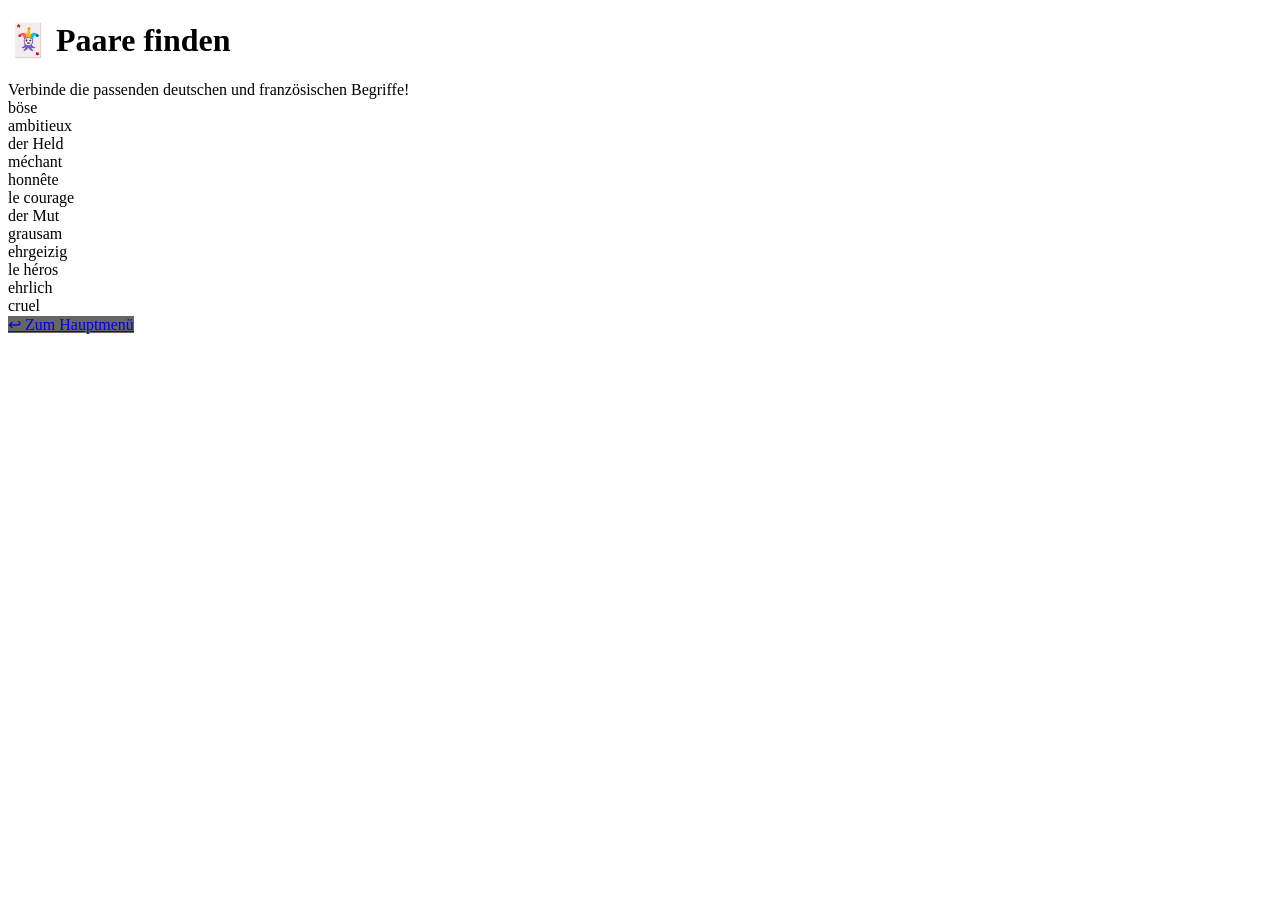
==== cards.html @ b400d81b "cards.html" ====
<!DOCTYPE html>
<html lang="de">
<head>
    <meta charset="UTF-8">
    <meta name="viewport" content="width=device-width, initial-scale=1.0">
    <title>Dis Donc! - Karten</title>
    <link rel="stylesheet" href="style.css">
</head>
<body>

<div class="container wide-mode" id="gameContainer">
    <h1>🃏 Paare finden</h1>
    <div class="subtitle">Verbinde die passenden deutschen und französischen Begriffe!</div>

    <div class="cards-grid" id="cardGrid"></div>

    <div id="winMessage" style="display:none; margin-bottom: 20px;">
        <h2>🎉 Отличный результат! Все пары найдены!</h2>
        <button class="restart-btn" onclick="generateCards()">Nochmal spielen 🔄</button>
    </div>

    <a class="restart-btn" style="background: #666; margin-top:0;" href="index.html">↩ Zum Hauptmenü</a>
</div>

<script src="questions.js"></script>
<script>
let firstSelected = null;
let secondSelected = null;
let matchesFound = 0;

// Автозапуск генерации карт
generateCards();

function generateCards() {
    const grid = document.getElementById("cardGrid");
    const winMsg = document.getElementById("winMessage");
    grid.innerHTML = "";
    winMsg.style.display = "none";
    matchesFound = 0;
    firstSelected = null;
    secondSelected = null;

    const shuffledPairs = [...questions].sort(() => Math.random() - 0.5);
    const selectedPairs = shuffledPairs.slice(0, 6);

    let cardItems = [];
    selectedPairs.forEach((pair, index) => {
        cardItems.push({ text: pair[0], pairId: index }); 
        cardItems.push({ text: pair[1], pairId: index }); 
    });

    cardItems.sort(() => Math.random() - 0.5);

    cardItems.forEach(item => {
        const cardElement = document.createElement("div");
        cardElement.className = "card";
        cardElement.textContent = item.text;
        cardElement.dataset.pairId = item.pairId;

        cardElement.onclick = () => {
            if (cardElement.classList.contains('correct') || cardElement === firstSelected) return;
            if (document.querySelectorAll('.card.wrong').length > 0) return; 

            cardElement.classList.add('selected');

            if (!firstSelected) {
                firstSelected = cardElement;
            } else {
                secondSelected = cardElement;
                checkCardMatch();
            }
        };

        grid.appendChild(cardElement);
    });
}

function checkCardMatch() {
    if (firstSelected.dataset.pairId === secondSelected.dataset.pairId) {
        firstSelected.classList.remove('selected');
        secondSelected.classList.remove('selected');
        firstSelected.classList.add('correct');
        secondSelected.classList.add('correct');
        
        matchesFound++;
        firstSelected = null;
        secondSelected = null;

        if (matchesFound === 6) {
            setTimeout(() => {
                document.getElementById("winMessage").style.display = "block";
            }, 500);
        }
    } else {
        firstSelected.classList.add('wrong');
        secondSelected.classList.add('wrong');

        setTimeout(() => {
            firstSelected.classList.remove('selected', 'wrong');
            secondSelected.classList.remove('selected', 'wrong');
            firstSelected = null;
            secondSelected = null;
        }, 600);
    }
}
</script>
</body>
</html>
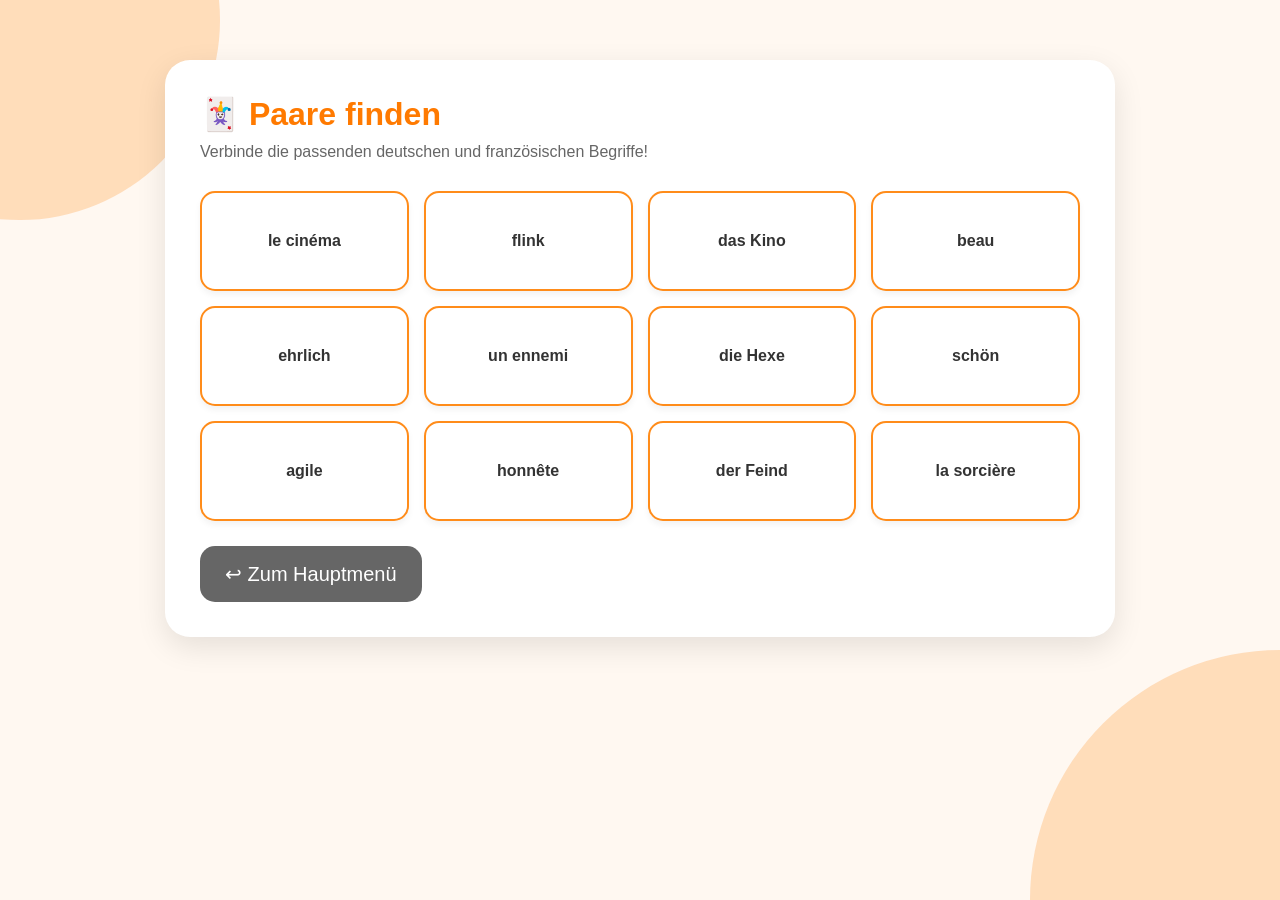
==== commit c38707e7: "cards.html" ====
--- a/cards.html
+++ b/cards.html
@@ -15,7 +15,7 @@
     <div class="cards-grid" id="cardGrid"></div>
 
     <div id="winMessage" style="display:none; margin-bottom: 20px;">
-        <h2>🎉 Отличный результат! Все пары найдены!</h2>
+        <h2>🎉 Ein tolles Ergebnis! Alle Paare wurden gefunden!</h2>
         <button class="restart-btn" onclick="generateCards()">Nochmal spielen 🔄</button>
     </div>
 
--- a/style.css
+++ b/style.css
@@ -0,0 +1,305 @@
+*{box-sizing:border-box;}
+
+body{
+    margin:0;
+    padding:20px;
+    font-family:Arial,sans-serif;
+    background:#fff8f1;
+    min-height:100vh;
+    overflow-x:hidden;
+    position:relative;
+}
+
+body::before{
+    content:"";
+    position:fixed;
+    width:400px;
+    height:400px;
+    border-radius:50%;
+    background:#ff8c1a;
+    top:-180px;
+    left:-180px;
+    opacity:0.25;
+    z-index:-1;
+}
+
+body::after{
+    content:"";
+    position:fixed;
+    width:500px;
+    height:500px;
+    border-radius:50%;
+    background:#ff8c1a;
+    bottom:-250px;
+    right:-250px;
+    opacity:0.25;
+    z-index:-1;
+}
+
+.container{
+    max-width:800px;
+    margin:40px auto;
+    background:white;
+    border-radius:25px;
+    padding:35px;
+    box-shadow:0 10px 30px rgba(0,0,0,0.1);
+    animation: fadeInUp 0.6s ease-out both;
+}
+
+.container.wide-mode {
+    max-width: 950px;
+}
+
+h1{color:#ff7a00;margin-bottom:10px;margin-top:0;}
+
+.subtitle{color:#666;margin-bottom:30px;}
+
+.progress-text{font-size:18px;margin-bottom:10px;color:#555;}
+
+.progress-bar{
+    width:100%;
+    height:18px;
+    background:#eee;
+    border-radius:50px;
+    overflow:hidden;
+    margin-bottom:30px;
+    position: relative;
+}
+
+.progress-fill{
+    height:100%;
+    width:0%;
+    background:#ff8c1a;
+    transition: width 0.4s cubic-bezier(0.4, 0, 0.2, 1);
+    background-image: linear-gradient(45deg, rgba(255,255,255,0.15) 25%, transparent 25%, transparent 50%, rgba(255,255,255,0.15) 50%, rgba(255,255,255,0.15) 75%, transparent 75%, transparent);
+    background-size: 40px 40px;
+    animation: progressMoving 2s linear infinite;
+}
+
+#word{
+    font-size:36px;
+    margin:30px 0;
+    color:#333;
+    animation: fadeIn 0.4s ease-out;
+}
+
+.answer-btn{
+    width:100%;
+    padding:16px;
+    margin:10px 0;
+    border:none;
+    border-radius:15px;
+    font-size:18px;
+    cursor:pointer;
+    background:#ff8c1a;
+    color:white;
+    transition: transform 0.2s cubic-bezier(0.175, 0.885, 0.32, 1.275), background-color 0.3s, box-shadow 0.2s;
+}
+
+.answer-btn:hover{
+    transform: translateY(-2px);
+    background:#ff7700;
+    box-shadow: 0 5px 15px rgba(255, 122, 0, 0.3);
+}
+
+.answer-btn:active {
+    transform: translateY(0);
+}
+
+.correct{
+    background:#2ecc71 !important;
+    box-shadow: 0 5px 15px rgba(46, 204, 113, 0.4) !important;
+}
+.wrong{
+    background:#e74c3c !important;
+    box-shadow: 0 5px 15px rgba(231, 76, 60, 0.4) !important;
+}
+
+.input-box{
+    width:100%;
+    padding:16px;
+    font-size:18px;
+    border-radius:12px;
+    border:2px solid #ddd;
+    margin-top:10px;
+    outline:none;
+    transition: border-color 0.3s, box-shadow 0.3s;
+}
+
+.input-box:focus{
+    border-color:#ff8c1a;
+    box-shadow: 0 0 8px rgba(255, 140, 26, 0.2);
+}
+
+.restart-btn{
+    background:#ff8c1a;
+    color:white;
+    border:none;
+    border-radius:15px;
+    padding:16px 25px;
+    font-size:20px;
+    cursor:pointer;
+    transition: transform 0.2s, background-color 0.2s, box-shadow 0.2s;
+    margin-top: 10px;
+    display: inline-block;
+    text-decoration: none;
+    text-align: center;
+}
+
+.restart-btn:hover{
+    background:#ff7700;
+    transform: scale(1.05);
+    box-shadow: 0 5px 15px rgba(255, 122, 0, 0.3);
+}
+
+.french-keyboard {
+    display: flex;
+    flex-wrap: wrap;
+    gap: 6px;
+    margin-top: 15px;
+    margin-bottom: 5px;
+    animation: fadeIn 0.4s ease-out;
+}
+
+.char-btn {
+    background: #f0f0f0;
+    border: 1px solid #ccc;
+    border-radius: 8px;
+    padding: 8px 12px;
+    font-size: 16px;
+    cursor: pointer;
+    color: #333;
+    transition: all 0.15s ease;
+    min-width: 38px;
+    text-align: center;
+}
+
+.char-btn:hover {
+    background: #ff8c1a;
+    color: white;
+    border-color: #ff8c1a;
+    transform: translateY(-1px);
+}
+
+.score-box {
+    margin-top: 20px;
+    font-size: 16px;
+    color: #666;
+}
+
+.mode-selection {
+    display: flex;
+    flex-direction: column;
+    gap: 15px;
+    margin-top: 30px;
+}
+
+.mode-btn {
+    background: white;
+    border: 3px solid #ff8c1a;
+    color: #ff8c1a;
+    border-radius: 20px;
+    padding: 25px;
+    font-size: 22px;
+    font-weight: bold;
+    cursor: pointer;
+    transition: all 0.3s ease;
+    text-align: left;
+    box-shadow: 0 4px 10px rgba(0,0,0,0.05);
+    text-decoration: none;
+    display: block;
+}
+
+.mode-btn span {
+    display: block;
+    font-size: 15px;
+    color: #777;
+    font-weight: normal;
+    margin-top: 5px;
+}
+
+.mode-btn:hover {
+    background: #ff8c1a;
+    color: white;
+    transform: translateY(-3px);
+    box-shadow: 0 8px 20px rgba(255, 140, 26, 0.2);
+}
+
+.mode-btn:hover span {
+    color: #fffbc4;
+}
+
+.cards-grid {
+    display: grid;
+    grid-template-columns: repeat(4, 1fr);
+    grid-template-rows: repeat(3, 1fr);
+    gap: 15px;
+    margin: 25px 0;
+}
+
+.card {
+    background: #fff;
+    border: 2px solid #ff8c1a;
+    border-radius: 15px;
+    padding: 20px 10px;
+    font-size: 16px;
+    font-weight: bold;
+    color: #333;
+    cursor: pointer;
+    display: flex;
+    justify-content: center;
+    align-items: center;
+    min-height: 100px;
+    transition: all 0.2s ease;
+    user-select: none;
+    box-shadow: 0 4px 6px rgba(0,0,0,0.05);
+}
+
+.card:hover {
+    transform: translateY(-3px);
+    box-shadow: 0 6px 12px rgba(255, 140, 26, 0.15);
+}
+
+.card.selected {
+    background: #ffe3cc;
+    border-color: #ff7700;
+    transform: scale(1.02);
+}
+
+.card.correct {
+    background: #2ecc71;
+    border-color: #2ecc71;
+    color: white;
+    opacity: 0;
+    visibility: hidden;
+    transform: scale(0.8);
+    transition: all 0.4s ease;
+}
+
+.card.wrong {
+    background: #e74c3c;
+    border-color: #e74c3c;
+    color: white;
+    animation: shake 0.3s ease-in-out;
+}
+
+@keyframes fadeInUp {
+    from { opacity: 0; transform: translateY(20px); }
+    to { opacity: 1; transform: translateY(0); }
+}
+
+@keyframes fadeIn {
+    from { opacity: 0; }
+    to { opacity: 1; }
+}
+
+@keyframes progressMoving {
+    from { background-position: 0 0; }
+    to { background-position: 40px 0; }
+}
+
+@keyframes shake {
+    0%, 100% { transform: translateX(0); }
+    20%, 60% { transform: translateX(-6px); }
+    40%, 80% { transform: translateX(6px); }
+}
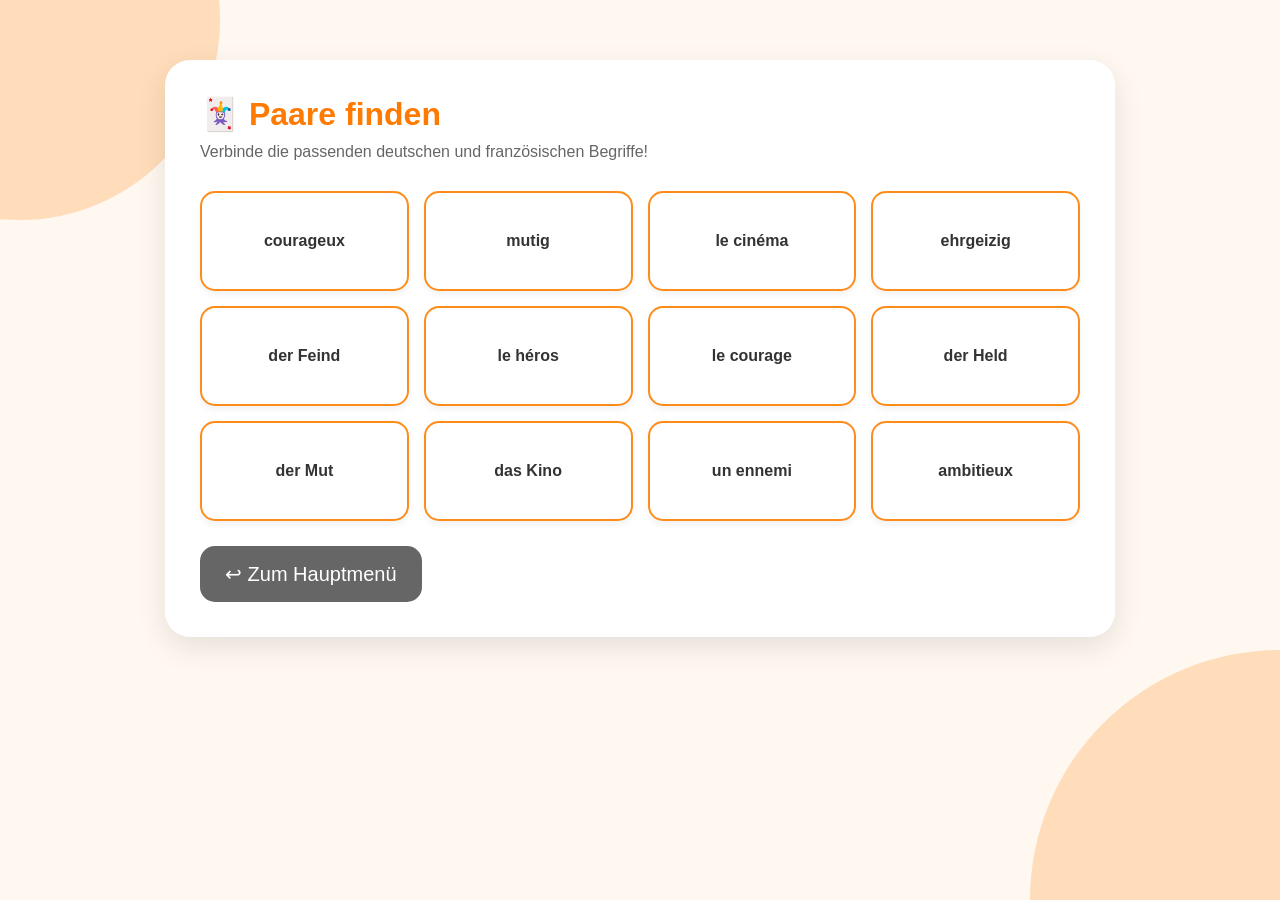
==== commit 0bd661b1: "cards.html" ====
--- a/cards.html
+++ b/cards.html
@@ -15,7 +15,7 @@
     <div class="cards-grid" id="cardGrid"></div>
 
     <div id="winMessage" style="display:none; margin-bottom: 20px;">
-        <h2>🎉 Ein tolles Ergebnis! Alle Paare wurden gefunden!</h2>
+        <h2>🎉 Отличный результат! Все пары найдены!</h2>
         <button class="restart-btn" onclick="generateCards()">Nochmal spielen 🔄</button>
     </div>
 
@@ -28,7 +28,7 @@
 let secondSelected = null;
 let matchesFound = 0;
 
-// Автозапуск генерации карт
+// Автозапуск игры при открытии страницы
 generateCards();
 
 function generateCards() {
@@ -40,17 +40,41 @@
     firstSelected = null;
     secondSelected = null;
 
-    const shuffledPairs = [...questions].sort(() => Math.random() - 0.5);
-    const selectedPairs = shuffledPairs.slice(0, 6);
+    // 1. Получаем выбранный юнит и фильтруем слова
+    const chosenUnit = localStorage.getItem('selectedUnit') || 'all';
+    let activeQuestions = chosenUnit === 'all' ? [...questions] : questions.filter(q => q.unit == chosenUnit);
 
+    // Защита: для построения матрицы 4х3 (из 6 пар) нужно как минимум 6 слов в юните!
+    if (activeQuestions.length < 6) {
+        grid.style.display = "block";
+        grid.innerHTML = `
+            <p style="color:#e74c3c; text-align:center; font-weight:bold; font-size:18px;">
+                ⚠️ In diesem Unit gibt es zu wenige Wörter für dieses Spiel!
+            </p>
+            <p style="text-align:center; color:#555;">
+                (Es werden mindestens 6 Wörter benötigt. Dieses Unit hat aktuell nur ${activeQuestions.length}).
+            </p>
+        `;
+        return;
+    } else {
+        grid.style.display = "grid"; // возвращаем сетку, если всё ок
+    }
+
+    // 2. Перемешиваем и выбираем ровно 6 случайных пар
+    activeQuestions.sort(() => Math.random() - 0.5);
+    const selectedPairs = activeQuestions.slice(0, 6);
+
+    // 3. Расскладываем пары на 12 одиночных карточек
     let cardItems = [];
     selectedPairs.forEach((pair, index) => {
-        cardItems.push({ text: pair[0], pairId: index }); 
-        cardItems.push({ text: pair[1], pairId: index }); 
+        cardItems.push({ text: pair.de, pairId: index }); // Немецкое слово
+        cardItems.push({ text: pair.fr, pairId: index }); // Французское слово
     });
 
+    // Перемешиваем карточки между собой
     cardItems.sort(() => Math.random() - 0.5);
 
+    // 4. Отрисовка карточек
     cardItems.forEach(item => {
         const cardElement = document.createElement("div");
         cardElement.className = "card";
@@ -59,7 +83,7 @@
 
         cardElement.onclick = () => {
             if (cardElement.classList.contains('correct') || cardElement === firstSelected) return;
-            if (document.querySelectorAll('.card.wrong').length > 0) return; 
+            if (document.querySelectorAll('.card.wrong').length > 0) return; // блокировка клика во время анимации ошибки
 
             cardElement.classList.add('selected');
 
@@ -77,6 +101,7 @@
 
 function checkCardMatch() {
     if (firstSelected.dataset.pairId === secondSelected.dataset.pairId) {
+        // Совпадение!
         firstSelected.classList.remove('selected');
         secondSelected.classList.remove('selected');
         firstSelected.classList.add('correct');
@@ -92,6 +117,7 @@
             }, 500);
         }
     } else {
+        // Ошибка
         firstSelected.classList.add('wrong');
         secondSelected.classList.add('wrong');
 
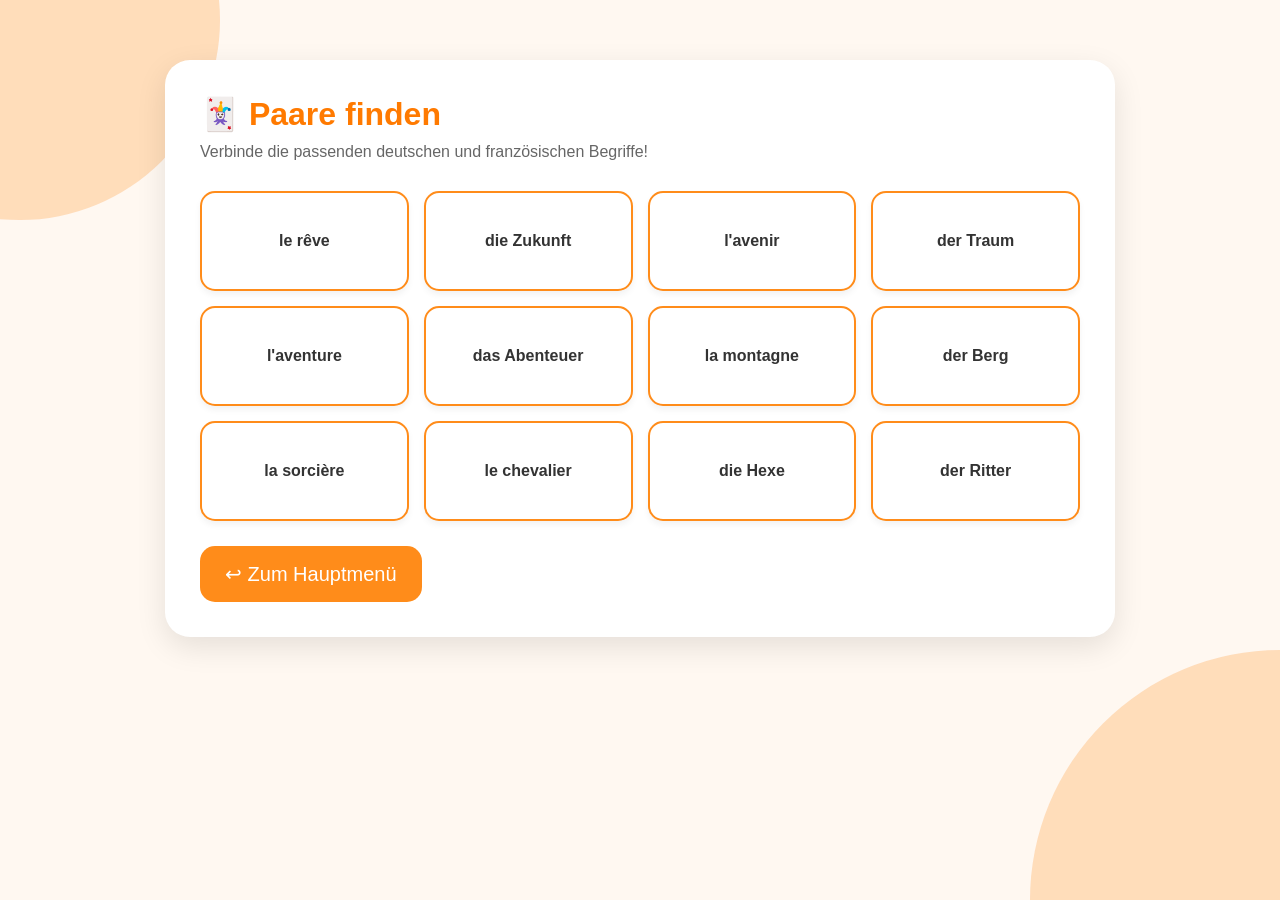
==== commit 95b183d5: "cards.html" ====
--- a/cards.html
+++ b/cards.html
@@ -5,6 +5,24 @@
     <meta name="viewport" content="width=device-width, initial-scale=1.0">
     <title>Dis Donc! - Karten</title>
     <link rel="stylesheet" href="style.css">
+    <style>
+        /* Настройка CSS переменных для тем карт */
+        :root {
+            --main-color: #ff8c1a;
+            --main-hover: #e07b13;
+        }
+        body.theme-green {
+            --main-color: #2ecc71;
+            --main-hover: #27ae60;
+        }
+        /* Динамическое окрашивание выбранных карточек */
+        .card.selected {
+            border-color: var(--main-color) !important;
+            color: var(--main-color) !important;
+        }
+        .restart-btn { background-color: var(--main-color) !important; }
+        .restart-btn:hover { background-color: var(--main-hover) !important; }
+    </style>
 </head>
 <body>
 
@@ -40,41 +58,52 @@
     firstSelected = null;
     secondSelected = null;
 
-    // 1. Получаем выбранный юнит и фильтруем слова
+    // 1. Извлекаем выбранные книгу и юнит
+    const chosenBook = localStorage.getItem('selectedBook') || '6';
     const chosenUnit = localStorage.getItem('selectedUnit') || 'all';
-    let activeQuestions = chosenUnit === 'all' ? [...questions] : questions.filter(q => q.unit == chosenUnit);
 
-    // Защита: для построения матрицы 4х3 (из 6 пар) нужно как минимум 6 слов в юните!
+    // 2. Включаем зелёный дизайн, если выбрана 5-я книга
+    if (chosenBook === '5') {
+        document.body.className = 'theme-green';
+    } else {
+        document.body.className = '';
+    }
+
+    // 3. Фильтруем массив слов по книге и юниту
+    let activeQuestions = questions.filter(q => q.book == chosenBook);
+    if (chosenUnit !== 'all') {
+        activeQuestions = activeQuestions.filter(q => q.unit == chosenUnit);
+    }
+
+    // Защита: для построения игрового поля нужно минимум 6 слов в выбранной вкладке
     if (activeQuestions.length < 6) {
         grid.style.display = "block";
         grid.innerHTML = `
             <p style="color:#e74c3c; text-align:center; font-weight:bold; font-size:18px;">
-                ⚠️ In diesem Unit gibt es zu wenige Wörter für dieses Spiel!
+                ⚠️ Zu wenige Wörter in dieser Auswahl!
             </p>
             <p style="text-align:center; color:#555;">
-                (Es werden mindestens 6 Wörter benötigt. Dieses Unit hat aktuell nur ${activeQuestions.length}).
+                Für dieses Spiel werden mindestens 6 Wörter im Unit benötigt. (Aktuell: ${activeQuestions.length}).
             </p>
         `;
         return;
     } else {
-        grid.style.display = "grid"; // возвращаем сетку, если всё ок
+        grid.style.display = "grid";
     }
 
-    // 2. Перемешиваем и выбираем ровно 6 случайных пар
+    // 4. Вытаскиваем 6 случайных пар для раунда
     activeQuestions.sort(() => Math.random() - 0.5);
     const selectedPairs = activeQuestions.slice(0, 6);
 
-    // 3. Расскладываем пары на 12 одиночных карточек
     let cardItems = [];
     selectedPairs.forEach((pair, index) => {
-        cardItems.push({ text: pair.de, pairId: index }); // Немецкое слово
-        cardItems.push({ text: pair.fr, pairId: index }); // Французское слово
+        cardItems.push({ text: pair.de, pairId: index });
+        cardItems.push({ text: pair.fr, pairId: index });
     });
 
-    // Перемешиваем карточки между собой
     cardItems.sort(() => Math.random() - 0.5);
 
-    // 4. Отрисовка карточек
+    // 5. Отрендерить карточки на экране
     cardItems.forEach(item => {
         const cardElement = document.createElement("div");
         cardElement.className = "card";
@@ -83,7 +112,7 @@
 
         cardElement.onclick = () => {
             if (cardElement.classList.contains('correct') || cardElement === firstSelected) return;
-            if (document.querySelectorAll('.card.wrong').length > 0) return; // блокировка клика во время анимации ошибки
+            if (document.querySelectorAll('.card.wrong').length > 0) return; 
 
             cardElement.classList.add('selected');
 
@@ -101,7 +130,6 @@
 
 function checkCardMatch() {
     if (firstSelected.dataset.pairId === secondSelected.dataset.pairId) {
-        // Совпадение!
         firstSelected.classList.remove('selected');
         secondSelected.classList.remove('selected');
         firstSelected.classList.add('correct');
@@ -117,7 +145,6 @@
             }, 500);
         }
     } else {
-        // Ошибка
         firstSelected.classList.add('wrong');
         secondSelected.classList.add('wrong');
 
--- a/style.css
+++ b/style.css
@@ -1,3 +1,30 @@
+/* Поддержка динамических тем для всех страниц */
+:root {
+    --main-color: #ff8c1a; 
+    --main-hover: #e07b13;
+}
+
+body.theme-green {
+    --main-color: #2ecc71;
+    --main-hover: #27ae60;
+}
+
+/* Применяем переменные к элементам (замени старые оранжевые цвета на эти переменные) */
+.progress-fill {
+    background-color: var(--main-color) !important;
+}
+.restart-btn {
+    background-color: var(--main-color) !important;
+}
+.restart-btn:hover {
+    background-color: var(--main-hover) !important;
+}
+.card.selected {
+    border-color: var(--main-color) !important;
+    color: var(--main-color) !important;
+}
+
+
 *{box-sizing:border-box;}
 
 body{
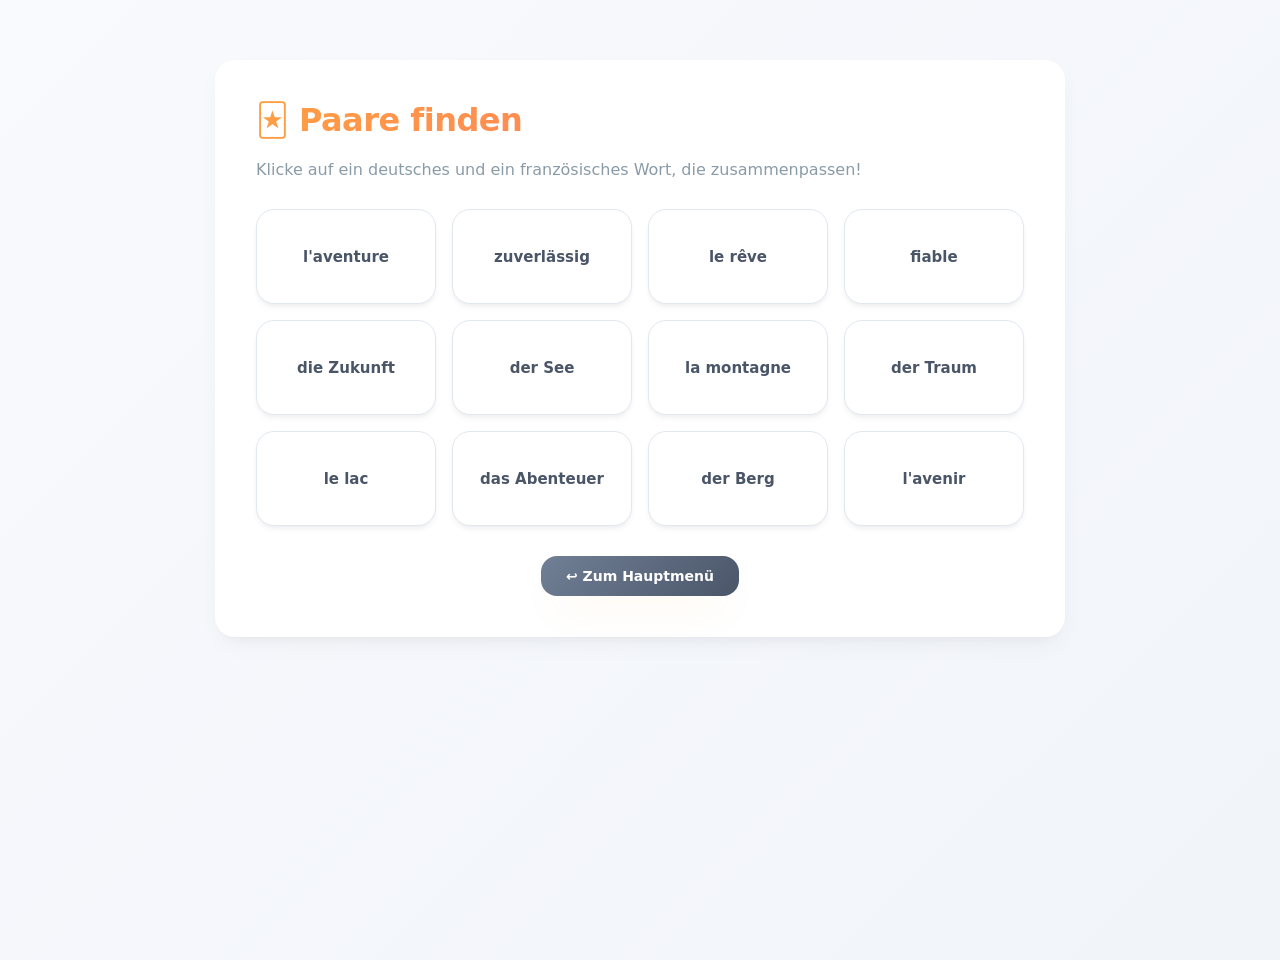
==== commit 654f9bf8: "cards.html" ====
--- a/cards.html
+++ b/cards.html
@@ -5,39 +5,29 @@
     <meta name="viewport" content="width=device-width, initial-scale=1.0">
     <title>Dis Donc! - Karten</title>
     <link rel="stylesheet" href="style.css">
-    <style>
-        /* Настройка CSS переменных для тем карт */
-        :root {
-            --main-color: #ff8c1a;
-            --main-hover: #e07b13;
-        }
-        body.theme-green {
-            --main-color: #2ecc71;
-            --main-hover: #27ae60;
-        }
-        /* Динамическое окрашивание выбранных карточек */
-        .card.selected {
-            border-color: var(--main-color) !important;
-            color: var(--main-color) !important;
-        }
-        .restart-btn { background-color: var(--main-color) !important; }
-        .restart-btn:hover { background-color: var(--main-hover) !important; }
-    </style>
 </head>
 <body>
 
 <div class="container wide-mode" id="gameContainer">
     <h1>🃏 Paare finden</h1>
-    <div class="subtitle">Verbinde die passenden deutschen und französischen Begriffe!</div>
+    <div class="subtitle">Klicke auf ein deutsches und ein französisches Wort, die zusammenpassen!</div>
 
+    <!-- Сетка для карточек -->
     <div class="cards-grid" id="cardGrid"></div>
 
-    <div id="winMessage" style="display:none; margin-bottom: 20px;">
-        <h2>🎉 Отличный результат! Все пары найдены!</h2>
-        <button class="restart-btn" onclick="generateCards()">Nochmal spielen 🔄</button>
+    <!-- Экран победы (изначально скрыт) -->
+    <div id="winMessage" style="display:none; text-align:center; margin: 30px 0;">
+        <h2 style="color: var(--text-main); margin-bottom: 20px;">🎉 Ausgezeichnet! Alle Paare wurden gefunden!</h2>
+        <div style="display:flex; gap:15px; justify-content:center;">
+            <button class="restart-btn" onclick="generateCards()">Nochmal spielen 🔄</button>
+            <a class="restart-btn" style="background: linear-gradient(135deg, #718096 0%, #4a5568 100%);" href="index.html">Hauptmenü 🏠</a>
+        </div>
     </div>
 
-    <a class="restart-btn" style="background: #666; margin-top:0;" href="index.html">↩ Zum Hauptmenü</a>
+    <!-- Нижняя панель навигации, если игра ещё идет -->
+    <div id="navigationBox" style="margin-top: 30px; text-align: center;">
+        <a class="restart-btn" style="background: linear-gradient(135deg, #718096 0%, #4a5568 100%); padding: 12px 25px; font-size: 14px;" href="index.html">↩ Zum Hauptmenü</a>
+    </div>
 </div>
 
 <script src="questions.js"></script>
@@ -46,64 +36,72 @@
 let secondSelected = null;
 let matchesFound = 0;
 
-// Автозапуск игры при открытии страницы
+// Запуск генерации игрового поля
 generateCards();
 
 function generateCards() {
     const grid = document.getElementById("cardGrid");
     const winMsg = document.getElementById("winMessage");
+    const navBox = document.getElementById("navigationBox");
+    
+    // Сброс состояния игры
     grid.innerHTML = "";
     winMsg.style.display = "none";
+    navBox.style.display = "block";
     matchesFound = 0;
     firstSelected = null;
     secondSelected = null;
 
-    // 1. Извлекаем выбранные книгу и юнит
+    // 1. Получаем выбранные пользователем настройки
     const chosenBook = localStorage.getItem('selectedBook') || '6';
     const chosenUnit = localStorage.getItem('selectedUnit') || 'all';
 
-    // 2. Включаем зелёный дизайн, если выбрана 5-я книга
+    // 2. Активируем тему оформления на основе книги
     if (chosenBook === '5') {
         document.body.className = 'theme-green';
     } else {
-        document.body.className = '';
+        document.body.className = 'theme-orange';
     }
 
-    // 3. Фильтруем массив слов по книге и юниту
+    // 3. Фильтруем массив слов (Книга -> Юнит)
     let activeQuestions = questions.filter(q => q.book == chosenBook);
     if (chosenUnit !== 'all') {
         activeQuestions = activeQuestions.filter(q => q.unit == chosenUnit);
     }
 
-    // Защита: для построения игрового поля нужно минимум 6 слов в выбранной вкладке
+    // 4. Валидация: проверяем, хватает ли слов для игры
     if (activeQuestions.length < 6) {
         grid.style.display = "block";
         grid.innerHTML = `
-            <p style="color:#e74c3c; text-align:center; font-weight:bold; font-size:18px;">
-                ⚠️ Zu wenige Wörter in dieser Auswahl!
-            </p>
-            <p style="text-align:center; color:#555;">
-                Für dieses Spiel werden mindestens 6 Wörter im Unit benötigt. (Aktuell: ${activeQuestions.length}).
-            </p>
+            <div style="padding: 30px; text-align:center;">
+                <p style="color:#e74c3c; font-weight:bold; font-size:18px; margin-bottom: 10px;">
+                    ⚠️ Zu wenige Wörter in dieser Auswahl!
+                </p>
+                <p style="color: var(--text-muted); font-size: 15px;">
+                    Für dieses Spiel werden mindestens 6 Wörter im Unit benötigt. (Aktuell vorhanden: ${activeQuestions.length}).
+                </p>
+            </div>
         `;
         return;
     } else {
         grid.style.display = "grid";
     }
 
-    // 4. Вытаскиваем 6 случайных пар для раунда
+    // 5. Отбираем 6 случайных слов для текущего раунда
     activeQuestions.sort(() => Math.random() - 0.5);
     const selectedPairs = activeQuestions.slice(0, 6);
 
+    // Разделяем пары на отдельные карточки (6 немецких + 6 французских)
     let cardItems = [];
     selectedPairs.forEach((pair, index) => {
         cardItems.push({ text: pair.de, pairId: index });
         cardItems.push({ text: pair.fr, pairId: index });
     });
 
+    // Перемешиваем карточки, чтобы немецкие и французские слова перепутались
     cardItems.sort(() => Math.random() - 0.5);
 
-    // 5. Отрендерить карточки на экране
+    // 6. Отрисовка карточек на игровом поле
     cardItems.forEach(item => {
         const cardElement = document.createElement("div");
         cardElement.className = "card";
@@ -111,14 +109,19 @@
         cardElement.dataset.pairId = item.pairId;
 
         cardElement.onclick = () => {
+            // Игнорируем клик, если карта уже угадана или выбрана повторно
             if (cardElement.classList.contains('correct') || cardElement === firstSelected) return;
+            
+            // Если сейчас отображается анимация ошибки (красный цвет), новые клики блокируем
             if (document.querySelectorAll('.card.wrong').length > 0) return; 
 
             cardElement.classList.add('selected');
 
             if (!firstSelected) {
+                // Выбор первой карточки в паре
                 firstSelected = cardElement;
             } else {
+                // Выбор второй карточки в паре
                 secondSelected = cardElement;
                 checkCardMatch();
             }
@@ -129,6 +132,11 @@
 }
 
 function checkCardMatch() {
+    const grid = document.getElementById("cardGrid");
+    const winMsg = document.getElementById("winMessage");
+    const navBox = document.getElementById("navigationBox");
+
+    // Если ID совпали — пара подобрана верно
     if (firstSelected.dataset.pairId === secondSelected.dataset.pairId) {
         firstSelected.classList.remove('selected');
         secondSelected.classList.remove('selected');
@@ -139,15 +147,20 @@
         firstSelected = null;
         secondSelected = null;
 
+        // Если угаданы все 6 пар
         if (matchesFound === 6) {
             setTimeout(() => {
-                document.getElementById("winMessage").style.display = "block";
-            }, 500);
+                grid.style.display = "none";
+                navBox.style.display = "none";
+                winMsg.style.display = "block";
+            }, 600);
         }
     } else {
+        // Если пара подобрана неверно — подсвечиваем красным
         firstSelected.classList.add('wrong');
         secondSelected.classList.add('wrong');
 
+        // Даем пользователю визуально увидеть ошибку и сбрасываем выбор через 600мс
         setTimeout(() => {
             firstSelected.classList.remove('selected', 'wrong');
             secondSelected.classList.remove('selected', 'wrong');
--- a/style.css
+++ b/style.css
@@ -1,332 +1,259 @@
-/* Поддержка динамических тем для всех страниц */
+/* ПРОФЕССИОНАЛЬНАЯ НАСТРОЙКА ИНТЕРФЕЙСА И ПЕРЕМЕННЫХ */
 :root {
-    --main-color: #ff8c1a; 
-    --main-hover: #e07b13;
+    --main-gradient: linear-gradient(135deg, #ff9f43 0%, #ff6b6b 100%);
+    --main-color: #ff8c1a;
+    --main-hover: #f368e0;
+    --bg-gradient: linear-gradient(135deg, #f8fafd 0%, #f1f4f9 100%);
+    --card-bg: #ffffff;
+    --text-main: #2c3e50;
+    --text-muted: #8a9ba8;
+    --sidebar-bg: #ffffff;
+    --shadow-sm: 0 4px 6px -1px rgba(0, 0, 0, 0.05), 0 2px 4px -1px rgba(0, 0, 0, 0.03);
+    --shadow-md: 0 10px 25px -5px rgba(0, 0, 0, 0.05), 0 8px 16px -8px rgba(0, 0, 0, 0.05);
+    --shadow-lg: 0 20px 40px -15px rgba(255, 140, 26, 0.15);
+    --border-radius: 20px;
 }
 
 body.theme-green {
+    --main-gradient: linear-gradient(135deg, #11998e 0%, #38ef7d 100%);
     --main-color: #2ecc71;
-    --main-hover: #27ae60;
-}
-
-/* Применяем переменные к элементам (замени старые оранжевые цвета на эти переменные) */
+    --bg-gradient: linear-gradient(135deg, #f4fbf7 0%, #ebf7f0 100%);
+    --shadow-lg: 0 20px 40px -15px rgba(46, 204, 113, 0.15);
+}
+
+* {
+    box-sizing: border-box;
+    font-family: 'Inter', system-ui, -apple-system, sans-serif;
+    -webkit-font-smoothing: antialiased;
+}
+
+body {
+    margin: 0;
+    padding: 0;
+    min-height: 100vh;
+    background: var(--bg-gradient);
+    color: var(--text-main);
+    transition: all 0.4s ease;
+}
+
+/* СТИЛЬНЫЕ КОНТЕЙНЕРЫ */
+.container {
+    max-width: 650px;
+    width: 90%;
+    margin: 60px auto;
+    background: var(--card-bg);
+    padding: 40px;
+    border-radius: var(--border-radius);
+    box-shadow: var(--shadow-md);
+    border: 1px solid rgba(255,255,255,0.8);
+    backdrop-filter: blur(10px);
+}
+
+.container.wide-mode {
+    max-width: 850px;
+}
+
+h1 {
+    font-size: 32px;
+    font-weight: 800;
+    letter-spacing: -0.5px;
+    margin-top: 0;
+    background: var(--main-gradient);
+    -webkit-background-clip: text;
+    -webkit-text-fill-color: transparent;
+}
+
+.subtitle {
+    color: var(--text-muted);
+    font-size: 16px;
+    margin-bottom: 30px;
+    font-weight: 500;
+}
+
+/* ПРОФЕССИОНАЛЬНЫЕ КНОПКИ */
+.answer-btn {
+    display: block;
+    width: 100%;
+    padding: 16px 20px;
+    margin: 14px 0;
+    font-size: 16px;
+    font-weight: 600;
+    border: 2px solid #e2e8f0;
+    border-radius: 16px;
+    background: #ffffff;
+    color: var(--text-main);
+    cursor: pointer;
+    transition: all 0.25s cubic-bezier(0.4, 0, 0.2, 1);
+    box-shadow: var(--shadow-sm);
+    text-align: left;
+}
+
+.answer-btn:hover:not(:disabled) {
+    border-color: var(--main-color);
+    transform: translateY(-2px);
+    box-shadow: var(--shadow-md);
+    background: var(--bg-gradient);
+}
+
+.restart-btn {
+    display: inline-flex;
+    align-items: center;
+    justify-content: center;
+    padding: 16px 30px;
+    font-size: 16px;
+    font-weight: 700;
+    border-radius: 16px;
+    background: var(--main-gradient);
+    color: white;
+    border: none;
+    cursor: pointer;
+    transition: all 0.25s ease;
+    box-shadow: var(--shadow-lg);
+    text-decoration: none;
+}
+
+.restart-btn:hover {
+    transform: translateY(-3px);
+    box-shadow: 0 25px 50px -12px rgba(0,0,0,0.15);
+    opacity: 0.95;
+}
+
+/* Продвинутый инпут ввода */
+.input-box {
+    width: 100%;
+    padding: 16px;
+    font-size: 16px;
+    font-weight: 600;
+    border: 2px solid #e2e8f0;
+    border-radius: 16px;
+    outline: none;
+    margin-bottom: 20px;
+    transition: all 0.2s ease;
+    box-shadow: inset 0 2px 4px rgba(0,0,0,0.01);
+}
+
+.input-box:focus {
+    border-color: var(--main-color);
+    box-shadow: 0 0 0 4px rgba(255, 140, 26, 0.15);
+}
+body.theme-green .input-box:focus {
+    box-shadow: 0 0 0 4px rgba(46, 204, 113, 0.15);
+}
+
+/* ИНДИКАТОР ПРОГРЕССА (ГЛАДКИЙ) */
+.progress-bar {
+    width: 100%;
+    height: 14px;
+    background: #edf2f7;
+    border-radius: 99px;
+    overflow: hidden;
+    margin-bottom: 30px;
+}
+
 .progress-fill {
-    background-color: var(--main-color) !important;
-}
-.restart-btn {
-    background-color: var(--main-color) !important;
-}
-.restart-btn:hover {
-    background-color: var(--main-hover) !important;
-}
+    height: 100%;
+    background: var(--main-gradient);
+    width: 0%;
+    border-radius: 99px;
+    transition: width 0.4s cubic-bezier(0.4, 0, 0.2, 1);
+}
+
+.progress-text {
+    font-size: 14px;
+    color: var(--text-muted);
+    margin-bottom: 8px;
+    font-weight: 700;
+    text-transform: uppercase;
+    letter-spacing: 0.5px;
+}
+
+/* ИГРА В КАРТОЧКИ (3D ОЩУЩЕНИЕ) */
+.cards-grid {
+    display: grid;
+    grid-template-columns: repeat(4, 1fr);
+    gap: 16px;
+    margin: 30px 0;
+}
+
+.card {
+    background: #ffffff;
+    border: 1px solid #e2e8f0;
+    border-radius: 18px;
+    padding: 24px 12px;
+    font-size: 15px;
+    font-weight: 700;
+    cursor: pointer;
+    text-align: center;
+    transition: all 0.25s cubic-bezier(0.4, 0, 0.2, 1);
+    box-shadow: var(--shadow-sm);
+    display: flex;
+    justify-content: center;
+    align-items: center;
+    min-height: 95px;
+    color: #4a5568;
+}
+
+.card:hover {
+    transform: translateY(-4px);
+    box-shadow: var(--shadow-md);
+    border-color: #cbd5e0;
+}
+
 .card.selected {
-    border-color: var(--main-color) !important;
-    color: var(--main-color) !important;
-}
-
-
-*{box-sizing:border-box;}
-
-body{
-    margin:0;
-    padding:20px;
-    font-family:Arial,sans-serif;
-    background:#fff8f1;
-    min-height:100vh;
-    overflow-x:hidden;
-    position:relative;
-}
-
-body::before{
-    content:"";
-    position:fixed;
-    width:400px;
-    height:400px;
-    border-radius:50%;
-    background:#ff8c1a;
-    top:-180px;
-    left:-180px;
-    opacity:0.25;
-    z-index:-1;
-}
-
-body::after{
-    content:"";
-    position:fixed;
-    width:500px;
-    height:500px;
-    border-radius:50%;
-    background:#ff8c1a;
-    bottom:-250px;
-    right:-250px;
-    opacity:0.25;
-    z-index:-1;
-}
-
-.container{
-    max-width:800px;
-    margin:40px auto;
-    background:white;
-    border-radius:25px;
-    padding:35px;
-    box-shadow:0 10px 30px rgba(0,0,0,0.1);
-    animation: fadeInUp 0.6s ease-out both;
-}
-
-.container.wide-mode {
-    max-width: 950px;
-}
-
-h1{color:#ff7a00;margin-bottom:10px;margin-top:0;}
-
-.subtitle{color:#666;margin-bottom:30px;}
-
-.progress-text{font-size:18px;margin-bottom:10px;color:#555;}
-
-.progress-bar{
-    width:100%;
-    height:18px;
-    background:#eee;
-    border-radius:50px;
-    overflow:hidden;
-    margin-bottom:30px;
-    position: relative;
-}
-
-.progress-fill{
-    height:100%;
-    width:0%;
-    background:#ff8c1a;
-    transition: width 0.4s cubic-bezier(0.4, 0, 0.2, 1);
-    background-image: linear-gradient(45deg, rgba(255,255,255,0.15) 25%, transparent 25%, transparent 50%, rgba(255,255,255,0.15) 50%, rgba(255,255,255,0.15) 75%, transparent 75%, transparent);
-    background-size: 40px 40px;
-    animation: progressMoving 2s linear infinite;
-}
-
-#word{
-    font-size:36px;
-    margin:30px 0;
-    color:#333;
-    animation: fadeIn 0.4s ease-out;
-}
-
-.answer-btn{
-    width:100%;
-    padding:16px;
-    margin:10px 0;
-    border:none;
-    border-radius:15px;
-    font-size:18px;
-    cursor:pointer;
-    background:#ff8c1a;
-    color:white;
-    transition: transform 0.2s cubic-bezier(0.175, 0.885, 0.32, 1.275), background-color 0.3s, box-shadow 0.2s;
-}
-
-.answer-btn:hover{
-    transform: translateY(-2px);
-    background:#ff7700;
-    box-shadow: 0 5px 15px rgba(255, 122, 0, 0.3);
-}
-
-.answer-btn:active {
-    transform: translateY(0);
-}
-
-.correct{
-    background:#2ecc71 !important;
-    box-shadow: 0 5px 15px rgba(46, 204, 113, 0.4) !important;
-}
-.wrong{
-    background:#e74c3c !important;
-    box-shadow: 0 5px 15px rgba(231, 76, 60, 0.4) !important;
-}
-
-.input-box{
-    width:100%;
-    padding:16px;
-    font-size:18px;
-    border-radius:12px;
-    border:2px solid #ddd;
-    margin-top:10px;
-    outline:none;
-    transition: border-color 0.3s, box-shadow 0.3s;
-}
-
-.input-box:focus{
-    border-color:#ff8c1a;
-    box-shadow: 0 0 8px rgba(255, 140, 26, 0.2);
-}
-
-.restart-btn{
-    background:#ff8c1a;
-    color:white;
-    border:none;
-    border-radius:15px;
-    padding:16px 25px;
-    font-size:20px;
-    cursor:pointer;
-    transition: transform 0.2s, background-color 0.2s, box-shadow 0.2s;
-    margin-top: 10px;
-    display: inline-block;
-    text-decoration: none;
-    text-align: center;
-}
-
-.restart-btn:hover{
-    background:#ff7700;
-    transform: scale(1.05);
-    box-shadow: 0 5px 15px rgba(255, 122, 0, 0.3);
-}
-
+    background: var(--bg-gradient);
+    border: 2px solid var(--main-color);
+    color: var(--main-color);
+    transform: scale(1.02);
+}
+
+/* ГЕЙМИФИКАЦИЯ СОСТОЯНИЙ */
+.correct { 
+    background: linear-gradient(135deg, #2ecc71 0%, #27ae60 100%) !important; 
+    color: white !important; 
+    border-color: transparent !important;
+    box-shadow: 0 8px 20px rgba(46, 204, 113, 0.2) !important;
+}
+.wrong { 
+    background: linear-gradient(135deg, #ff7675 0%, #d63031 100%) !important; 
+    color: white !important; 
+    border-color: transparent !important;
+    box-shadow: 0 8px 20px rgba(214, 48, 49, 0.2) !important;
+}
+
+/* КЛАВИАТУРА */
 .french-keyboard {
     display: flex;
     flex-wrap: wrap;
-    gap: 6px;
-    margin-top: 15px;
-    margin-bottom: 5px;
-    animation: fadeIn 0.4s ease-out;
+    gap: 8px;
+    justify-content: center;
+    margin-bottom: 20px;
+    background: #f7fafc;
+    padding: 12px;
+    border-radius: 14px;
 }
 
 .char-btn {
-    background: #f0f0f0;
-    border: 1px solid #ccc;
-    border-radius: 8px;
-    padding: 8px 12px;
-    font-size: 16px;
-    cursor: pointer;
-    color: #333;
+    padding: 10px 14px;
+    font-size: 15px;
+    font-weight: 600;
+    border: 1px solid #e2e8f0;
+    background: white;
+    border-radius: 10px;
+    cursor: pointer;
+    box-shadow: var(--shadow-sm);
     transition: all 0.15s ease;
-    min-width: 38px;
-    text-align: center;
 }
 
 .char-btn:hover {
-    background: #ff8c1a;
+    background: var(--main-gradient);
     color: white;
-    border-color: #ff8c1a;
+    border-color: transparent;
     transform: translateY(-1px);
 }
 
-.score-box {
-    margin-top: 20px;
-    font-size: 16px;
-    color: #666;
-}
-
-.mode-selection {
-    display: flex;
-    flex-direction: column;
-    gap: 15px;
-    margin-top: 30px;
-}
-
-.mode-btn {
-    background: white;
-    border: 3px solid #ff8c1a;
-    color: #ff8c1a;
-    border-radius: 20px;
-    padding: 25px;
-    font-size: 22px;
-    font-weight: bold;
-    cursor: pointer;
-    transition: all 0.3s ease;
-    text-align: left;
-    box-shadow: 0 4px 10px rgba(0,0,0,0.05);
-    text-decoration: none;
-    display: block;
-}
-
-.mode-btn span {
-    display: block;
-    font-size: 15px;
-    color: #777;
-    font-weight: normal;
-    margin-top: 5px;
-}
-
-.mode-btn:hover {
-    background: #ff8c1a;
-    color: white;
-    transform: translateY(-3px);
-    box-shadow: 0 8px 20px rgba(255, 140, 26, 0.2);
-}
-
-.mode-btn:hover span {
-    color: #fffbc4;
-}
-
-.cards-grid {
-    display: grid;
-    grid-template-columns: repeat(4, 1fr);
-    grid-template-rows: repeat(3, 1fr);
-    gap: 15px;
+#word {
+    font-size: 28px;
+    font-weight: 800;
     margin: 25px 0;
-}
-
-.card {
-    background: #fff;
-    border: 2px solid #ff8c1a;
-    border-radius: 15px;
-    padding: 20px 10px;
-    font-size: 16px;
-    font-weight: bold;
-    color: #333;
-    cursor: pointer;
-    display: flex;
-    justify-content: center;
-    align-items: center;
-    min-height: 100px;
-    transition: all 0.2s ease;
-    user-select: none;
-    box-shadow: 0 4px 6px rgba(0,0,0,0.05);
-}
-
-.card:hover {
-    transform: translateY(-3px);
-    box-shadow: 0 6px 12px rgba(255, 140, 26, 0.15);
-}
-
-.card.selected {
-    background: #ffe3cc;
-    border-color: #ff7700;
-    transform: scale(1.02);
-}
-
-.card.correct {
-    background: #2ecc71;
-    border-color: #2ecc71;
-    color: white;
-    opacity: 0;
-    visibility: hidden;
-    transform: scale(0.8);
-    transition: all 0.4s ease;
-}
-
-.card.wrong {
-    background: #e74c3c;
-    border-color: #e74c3c;
-    color: white;
-    animation: shake 0.3s ease-in-out;
-}
-
-@keyframes fadeInUp {
-    from { opacity: 0; transform: translateY(20px); }
-    to { opacity: 1; transform: translateY(0); }
-}
-
-@keyframes fadeIn {
-    from { opacity: 0; }
-    to { opacity: 1; }
-}
-
-@keyframes progressMoving {
-    from { background-position: 0 0; }
-    to { background-position: 40px 0; }
-}
-
-@keyframes shake {
-    0%, 100% { transform: translateX(0); }
-    20%, 60% { transform: translateX(-6px); }
-    40%, 80% { transform: translateX(6px); }
-}
+    color: var(--text-main);
+}
